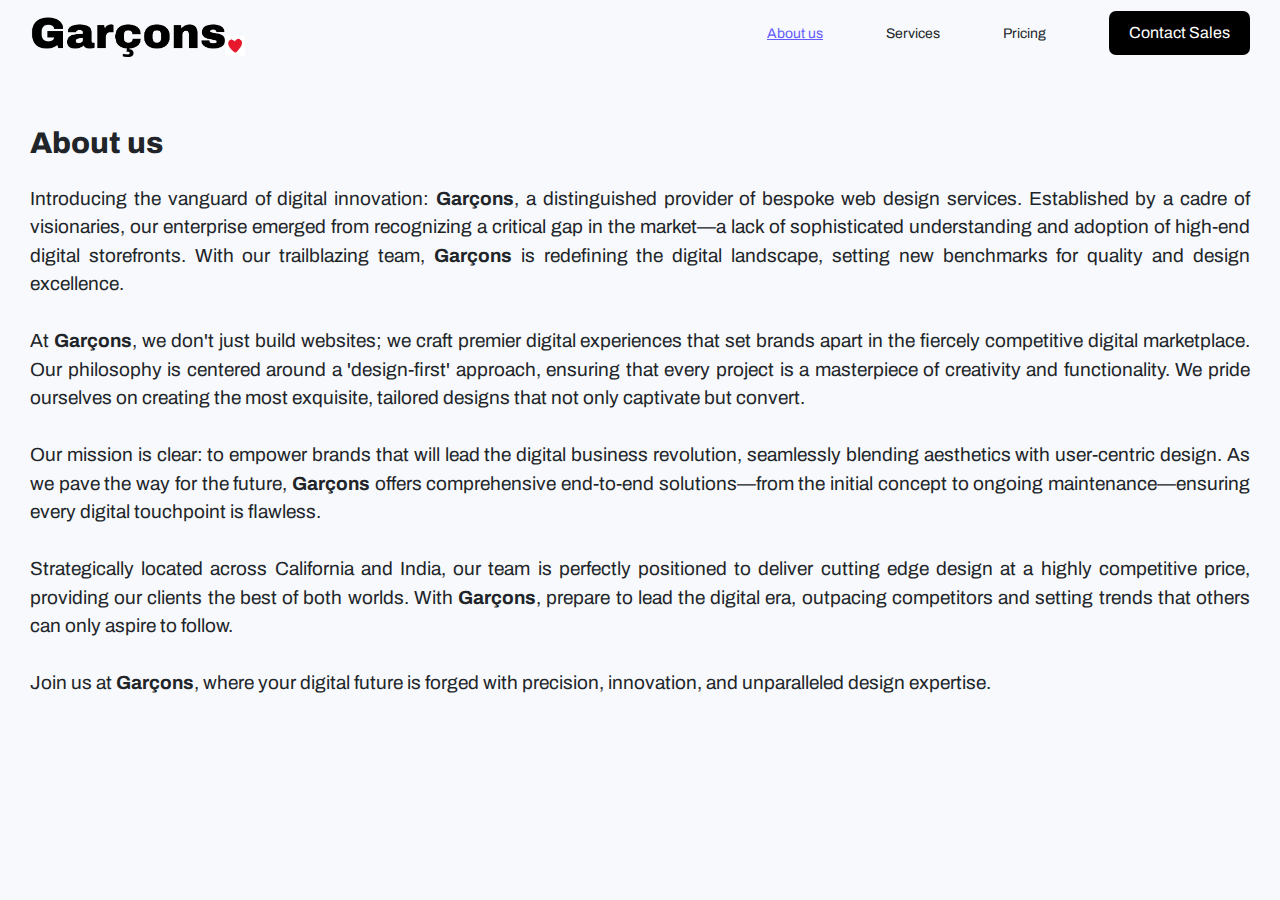
==== about-us.html @ 2fc06449 "changes" ====
<!DOCTYPE html>
<html lang="en">

<head>
    <meta charset="UTF-8">
    <meta name="viewport" content="width=device-width, initial-scale=1.0">
    <link rel="preconnect" href="https://fonts.googleapis.com">
    <link rel="preconnect" href="https://fonts.gstatic.com" crossorigin>
    <link href="https://fonts.googleapis.com/css2?family=Archivo:ital,wght@0,100..900;1,100..900&display=swap"
        rel="stylesheet">
    <link rel="stylesheet" href="./shared.css" />
    <link rel="stylesheet" href="./style.css" />
    <title>Garcons</title>
    <link href="https://cdn.jsdelivr.net/npm/bootstrap@5.3.3/dist/css/bootstrap.min.css" rel="stylesheet"
        integrity="sha384-QWTKZyjpPEjISv5WaRU9OFeRpok6YctnYmDr5pNlyT2bRjXh0JMhjY6hW+ALEwIH" crossorigin="anonymous">

</head>

<body class="archivo-400 pos-rel grey-body">
    <script src="https://code.jquery.com/jquery-3.2.1.slim.min.js"
        integrity="sha384-KJ3o2DKtIkvYIK3UENzmM7KCkRr/rE9/Qpg6aAZGJwFDMVNA/GpGFF93hXpG5KkN"
        crossorigin="anonymous"></script>
    <script src="https://cdn.jsdelivr.net/npm/popper.js@1.12.9/dist/umd/popper.min.js"
        integrity="sha384-ApNbgh9B+Y1QKtv3Rn7W3mgPxhU9K/ScQsAP7hUibX39j7fakFPskvXusvfa0b4Q"
        crossorigin="anonymous"></script>
    <script src="https://cdn.jsdelivr.net/npm/bootstrap@4.0.0/dist/js/bootstrap.min.js"
        integrity="sha384-JZR6Spejh4U02d8jOt6vLEHfe/JQGiRRSQQxSfFWpi1MquVdAyjUar5+76PVCmYl"
        crossorigin="anonymous"></script>


    <header class="pos-rel">
        <img src="./assets/images/Group 5.png" alt="Garcons"  onclick="location.href='./index.html'">
        <div class="hide-mobile">
            <span class="selected f-14"><a href="#">About us</a></span>
            <span class="f-14">
                <a data-toggle="collapse" href="#collapseExample" role="button" aria-expanded="false"
                    aria-controls="collapseExample"
                    onclick="return changeheaderColor()"
                    >
                    Services
                </a>
            </span>
            <span class="f-14"><a href="pricing.html">Pricing</a></span>
            <button onclick="location.href='./meeting.html'">Contact Sales</button>
        </div>
        <div class="hide-desktop">
            <img id="toggle-mobile-nav2" src="./assets/images/navbar-mobile-collapse.svg">
        </div>
    </header>
    <div class="backdrop"></div>
    <div class="collapse service-cards pb-5 pt-4" id="collapseExample">
        <div class="card card-body pt-3">
            <div class="service-card p-4" onclick="location.href='./pricing.html'">
                <h5 class="f-16 archivo-700">Website & App Design</h5>
                <p class="pt-3 f-15 text-justify pt-2-m bm-2-m">Creating visually appealing and functional responsive
                    designs
                    that perform seamlessly
                    across all
                    devices.</p>
            </div>
        </div>
        <div class="card card-body pt-3">
            <div class="service-card p-4 purple" onclick="location.href='./pricing.html'">
                <h5 class="f-16 archivo-700">UX Design </h5>
                <p class="pt-3 f-15 text-justify pt-2-m bm-2-m">Enhancing site navigability and user-friendliness to
                    keep
                    visitors engaged and convert
                    them into customers.</p>
            </div>
        </div>
        <div class="card card-body pt-3">
            <div class="service-card p-4 green" onclick="location.href='./pricing.html'">
                <h5 class="f-16 archivo-700">UI Design</h5>
                <p class="pt-3 f-15 text-justify pt-2-m bm-2-m">Focusing on the aesthetic and functional aspects of the
                    website’s interface to align
                    with the brand’s identity.</p>
            </div>
        </div>
        <div class="card card-body pt-3">
            <div class="service-card p-4 brown" onclick="location.href='./pricing.html'">
                <h5 class="f-16 archivo-700">Graphic Design </h5>
                <p class="pt-3 f-15 text-justify pt-2-m bm-2-m">Developing custom graphics, icons, and images to boost
                    the
                    site's visual appeal and
                    support brand messaging.</p>
            </div>
        </div>
        <div class="card card-body pt-3">
            <div class="service-card p-4 light-blue" onclick="location.href='./pricing.html'">
                <h5 class="f-16 archivo-700">Maintenance & Updates</h5>
                <p class="pt-3 f-15 text-justify pt-2-m bm-2-m">Regular updates, bug fixes, and tweaks to keep the
                    website
                    running smoothly.</p>
            </div>
        </div>
        <div class="card card-body pt-3">
            <div class="service-card p-4 salmon" onclick="location.href='./pricing.html'">
                <h5 class="f-16 archivo-700">SEO</h5>
                <p class="pt-3 f-15 text-justify pt-2-m bm-2-m">Employing SEO strategies to improve organic search
                    rankings and
                    increase traffic.</p>
            </div>
        </div>
        <div class="card card-body pt-3">
            <div class="service-card p-4 bright-blue" onclick="location.href='./pricing.html'">
                <h5 class="f-16 archivo-700">Web Hosting</h5>
                <p class="pt-3 f-15 text-justify pt-2-m bm-2-m">Offering server space for website hosting, tailored to
                    client
                    needs.</p>
            </div>
        </div>
        <div class="card card-body pt-3">
            <div class="service-card p-4 pink" onclick="location.href='./pricing.html'">
                <h5 class="f-16 archivo-700">Analytics and Reporting</h5>
                <p class="pt-3 f-15 text-justify pt-2-m bm-2-m">Using tools to track website performance and user
                    engagement to
                    inform improvements.</p>
            </div>
        </div>


    </div>

    <ul id="menu">
        <span class="selected"><a href="#">About us</a></span>
        <span onclick="return changeheaderColor()"> <a data-toggle="collapse" href="#collapseExample" role="button"
            aria-expanded="false" aria-controls="collapseExample">
            Services
        </a>
    </span>
        <span><a href="pricing.html">Pricing</a></span>
        <button onclick="location.href='./meeting.html'">Contact Sales</button>
    </ul>

    <container class="padding-body">
        <h2 class="mt-5 archivo-800 f-30">About us</h2>
        <p class="mt-4 text-justify f-19">
        Introducing the vanguard of digital innovation: <b>Garçons</b>, a distinguished provider of bespoke web design services. Established by a cadre of visionaries, our enterprise emerged from recognizing a critical gap in the market—a lack of sophisticated understanding and adoption of high-end digital storefronts. With our trailblazing team, <b>Garçons</b> is redefining the digital landscape, setting new benchmarks for quality and design excellence.<br /><br />
        At <b>Garçons</b>, we don't just build websites; we craft premier digital experiences that set brands apart in the fiercely competitive digital marketplace. Our philosophy is centered around a 'design-first' approach, ensuring that every project is a masterpiece of creativity and functionality. We pride ourselves on creating the most exquisite, tailored designs that not only captivate but convert.<br /><br />
        Our mission is clear: to empower brands that will lead the digital business revolution, seamlessly blending aesthetics with user-centric design. As we pave the way for the future, <b>Garçons</b> offers comprehensive end-to-end solutions—from the initial concept to ongoing maintenance—ensuring every digital touchpoint is flawless.<br /><br />
        Strategically located across California and India, our team is perfectly positioned to deliver cutting edge design at a highly competitive price, providing our clients the best of both worlds. With <b>Garçons</b>, prepare to lead the digital era, outpacing competitors and setting trends that others can only aspire to follow.<br /><br />
        Join us at <b>Garçons</b>, where your digital future is forged with precision, innovation, and unparalleled design expertise.
    </p>
    </container>
   

    <footer class=""></footer>

    <script src="./assets/js/common.js"></script>
</body>


</html>
---- shared.css ----
/* // <uniquifier>: Use a unique and descriptive class name
// <weight>: Use a value from 100 to 900 */

* {
    box-sizing: border-box;
}

.archivo-important {
    font-family: "Archivo", sans-serif !important;
    font-optical-sizing: auto;
    font-weight: 400;
    font-style: normal;
    font-variation-settings:
        "wdth" 100;
}

.archivo-300 {
    font-family: "Archivo", sans-serif;
    font-optical-sizing: auto;
    font-weight: 300;
    font-style: normal;
    font-variation-settings:
        "wdth" 100;
}

.archivo-400 {
    font-family: "Archivo", sans-serif;
    font-optical-sizing: auto;
    font-weight: 400;
    font-style: normal;
    font-variation-settings:
        "wdth" 100;
}

.archivo-500 {
    font-family: "Archivo", sans-serif;
    font-optical-sizing: auto;
    font-weight: 500;
    font-style: normal;
    font-variation-settings:
        "wdth" 100;
}

.archivo-600 {
    font-family: "Archivo", sans-serif;
    font-optical-sizing: auto;
    font-weight: 600;
    font-style: normal;
    font-variation-settings:
        "wdth" 100;
}

.btn-link.archivo-700,
.archivo-700 {
    font-family: "Archivo", sans-serif !important;
    font-optical-sizing: auto;
    font-weight: 700;
    font-style: normal;
    font-variation-settings:
        "wdth" 100;
}

.archivo-800 {
    font-family: "Archivo", sans-serif;
    font-optical-sizing: auto;
    font-weight: 800;
    font-style: normal;
    font-variation-settings:
        "wdth" 100;
}

.archivo-900 {
    font-family: "Archivo", sans-serif;
    font-optical-sizing: auto;
    font-weight: 900;
    font-style: normal;
    font-variation-settings:
        "wdth" 100;
}

header {
    display: flex;
    justify-content: space-between;
    align-items: center;
    padding: 10px 30px;
    z-index: 2;
}

header img {
    width: 20%;
    max-width: 215px;
}

header span {
    margin-right: 60px;
}

header button {
    background: black;
    color: #fff;
    border: none;
    padding: 10px 20px;
    border-radius: 7px;
}

header.black-header button {
    background: #FFD600;
    color: #000;
    border: none;
}


body {}

.padding-body {
    padding: 10px 30px;
    display: block;
}

.f-12 {
    font-size: 12px;
}

.f-16 {
    font-size: 16px !important;
}

.f-18 {
    font-size: 18px;
}

.f-24 {
    font-size: 24px !important;
}

.f-26 {
    font-size: 26px !important;
}

.f-28 {
    font-size: 28px;
}

.f-30 {
    font-size: 30px;
}

.f-32 {
    font-size: 32px;
}

.f-33 {
    font-size: 33px;
}

.f-34 {
    font-size: 34px;
}

.f-35 {
    font-size: 35px;
}


.f-36 {
    font-size: 36px;
}

.f-40 {
    font-size: 40px;
}

.justify-content {
    text-align: justify;
}

.hide-desktop {
    display: none;
}

.pos-rel {
    position: relative;
}

#menu {
    position: fixed;
    top: 0;
    background: #fff;
    height: 100%;
    width: 60%;
    z-index: 2;
    display: flex;
    flex-direction: column;
    align-items: center;
    padding-top: 40%;
    display: none;
    padding-left: 0;
}

#menu span {
    margin-top: 20px;
}

#menu button {
    background: black;
    color: #fff;
    border: none;
    padding: 10px 25px;
    border-radius: 7px;
    margin-top: 20px;
}

.backdrop {
    position: fixed;
    display: none;
    top: 0;
    left: 0;
    z-index: 1;
    width: 100vw;
    height: 100vh;
    background: rgba(0, 0, 0, 0.5);
}

#menu.open {
    display: flex;
}

.backdrop.open {
    display: block;
}

header a,
#menu a {
    text-decoration: none;
    color: inherit;
}

.text-center {
    text-align: center;
}

.text-left {
    text-align: left !important;
}

.text-justify {
    text-align: justify;
}

header.black-header {
    background: #000;
    color: #fff;
}
header.pt-4-5{
    padding-top: 2rem;
}

.pt-6 {
    padding-top: 4rem;
}

.mt-7 {
    margin-top: 5rem;
}

.f-19 {
    font-size: 19px;
}

.f-20 {
    font-size: 20px !important;
}

.f-22 {
    font-size: 22px !important;
}

.ibm-plex-mono-thin {
    font-family: "IBM Plex Mono", monospace;
    font-weight: 100;
    font-style: normal;
}

.ibm-plex-mono-light {
    font-family: "IBM Plex Mono", monospace;
    font-weight: 300;
    font-style: normal;
}

.ibm-plex-mono-regular {
    font-family: "IBM Plex Mono", monospace;
    font-weight: 400;
    font-style: normal;
}

.ibm-plex-mono-medium {
    font-family: "IBM Plex Mono", monospace;
    font-weight: 500;
    font-style: normal;
}

.ibm-plex-mono-semibold {
    font-family: "IBM Plex Mono", monospace;
    font-weight: 600;
    font-style: normal;
}

.ibm-plex-mono-bold {
    font-family: "IBM Plex Mono", monospace;
    font-weight: 700;
    font-style: normal;
}

footer {
    padding: 10px 30px;
}

.footer-info {
    text-align: justify;
}

.garcons-footer-img {
    width: 100%;
    padding: 10px 30px;
}

.footer-black {
    background: #000;
    color: #fff;
    margin: 0 -30px;
    display: flex;
    justify-content: space-between;
}

.footer-black div {
    width: 35%;
}

.footer-black div:first-of-type {
    width: 65%;
    border-right: 1px solid #D9D9D9;
}

.subscribe-container {
    border: 1px solid #D9D9D9;
}

.subscribe-container input {
    outline: none;
    width: 50%;
    background: transparent;
    color: #C7C5C5;
    border: none;
    border-right: 1px solid #D9D9D9;
    border-bottom: 1px solid #D9D9D9;
    margin: -1px;
}

.subscribe-container input:nth-of-type(2) {
    border-right: 0;
}

.subscribe-container input:hover {
    outline: none;
}

.subscribe-container input::placeholder {
    color: #C7C5C5;
}

.subscribe-container button {
    width: 100%;
    background: transparent;
    color: #fff;
}

.subscribe-container button:active {
    border: none;
}

.footer-black img {
    width: 30px;
}

.footer-info__links {
    display: flex;
}

.footer-black .footer-info__links div:first-of-type {
    border: none;
    width: 50%;
}

.footer-black .footer-info__links div {
    width: 50%;
}

.footer-info__links span {
    cursor: pointer;
    display: block;
    color: #C7C5C5;
}

.footer-info__links span a {
    color: inherit;
    text-decoration: none;
}

.f-14 {
    font-size: 14px;
}

.f-15 {
    font-size: 15px;
}

.service-cards {
    background: #F4F4F4;
    display: flex;
    justify-content: flex-start;
    flex-wrap: wrap;
}

.service-cards .card-body {
    background: #F4F4F4;
    border-radius: 0;
    padding: 10px 15px;
    width: 32%;
    border: 0;
    max-width: 32%;
}

.service-card {
    background: #FBFD5D;
    border-radius: 10px;
    box-shadow: 0px 4px 4px 0px #ABABAB40;
    min-height: 200px;
    display: flex;
    flex-direction: column;
    justify-content: center;
}

.service-card.purple {
    background: #D9CDFF;
}

.service-card.green {
    background: #95FFC5;
}

.service-card.brown {
    background: #FFD393;
}

.service-card.light-blue {
    background: #B8F2FF;
}

.service-card.salmon {
    background: #FFCBBF;
}

.service-card.bright-blue {
    background: #ACFFF6;
}

.service-card.pink {
    background: #FB97E1;
}

header.open {
    position: sticky;
    top: 0;
    z-index: 2;
}

#why-garcons .max-desktop-width {
    max-width: 520px;
}

header .selected,
#menu .selected {
    text-decoration: underline;
    color: #635BFF;
}

#why-garcons.mt-5 {
    margin-top: 110px !important;
}

.line-1 {
    position: relative;
    /* top: 50%; */
    width: auto;
    /* margin: 0 auto; */
    border-right: 2px solid rgba(255, 255, 255, .75);
    /* font-size: 180%; */
    text-align: center;
    white-space: nowrap;
    overflow: hidden;
    /* transform: translateY(-50%);     */
}

/* Animation */
.anim-typewriter {
    animation: typewriter 4s steps(44) 1s 1 normal both,
        blinkTextCursor 500ms steps(44) infinite normal;
}

.anim-typewriter.line-2 {
    animation: typewriter2 4s steps(44) 5s 1 normal both,
        blinkTextCursor 500ms steps(44) infinite normal;
}

@keyframes typewriter {
    from {
        width: 0;
    }

    to {
        width: 185px;
    }
}

@keyframes typewriter2 {
    from {
        width: 0;
    }

    to {
        width: 240px;
    }
}

@keyframes blinkTextCursor {
    from {
        border-right-color: rgba(255, 255, 255, .75);
    }

    to {
        border-right-color: transparent;
    }
}

#collapseExample .bm-2-m{
    margin-bottom: 0rem !important;
    max-width: 85%;
}

@media (min-width:1375px) {
    #pricing-boxes {
        height: 800px;
    }
}

@media (max-width:786px) {
    .hide-desktop {
        display: block !important;
    }

    .hide-mobile {
        display: none !important;
    }

    header img {
        width: 50%;
    }

    header {
        margin-top: 20px;
        padding: 10px 15px;
    }

    #toggle-mobile-nav2 {
        width: 20px;
        margin-top: -25px;
    }

    .black-header #toggle-mobile-nav2 {
        -webkit-filter: invert(100%);
        margin-right: 0px;
    }

    .f-16-m {
        font-size: 16px !important;
    }

    .f-22-m {
        font-size: 22px;
    }

    header.black-header {
        margin-top: 0;
    }

    .pb-5.pb-4-m,
    .pb-4-m {
        padding-bottom: 1.5rem !important;
    }

    .footer-black {
        flex-wrap: wrap;
        margin: 0 -15px;
    }

    .footer-black div:first-of-type {
        width: 100%;
    }

    .footer-black div {
        width: 100%;
        flex-wrap: wrap;
    }

    .footer-black .footer-info__links div:first-of-type {
        width: 100%;
    }

    .footer-black .footer-info__links div {
        width: 100%;
    }

    .footer-black .padding-footer-1 {
        padding: 40px 15px !important;
    }

    .footer-black .padding-footer-2 {
        padding: 0px 15px 40px !important;
    }


    .footer-black .padding-footer-2 .p-5 {
        padding: 0 !important;
    }

    .footer-black .footer-info__links .pt-5 {
        padding-top: 2rem !important;
    }

    footer {
        padding: 20px 15px;
    }

    .f-22-m {
        font-size: 22px;
    }

    .f-18-m {
        font-size: 18px;
    }

    .service-cards .card-body {
        background: #F4F4F4;
        border-radius: 0;
        padding: 2px 15px;
        width: 100%;
        border: 0;
        max-width: 100%;
    }

    #pricing-boxes.pt-3-m,
    .pt-3-m {
        padding-top: 0.5rem !important;
    }

    #how-we-work.pt-3-m {
        padding-bottom: 0.9rem !important;
        padding-top: 0.9rem !important;
    }

    .book-a-meeting-mobile {
        width: 100px;
        padding: 10px 7px;
        font-size: 11px;
        margin-right: 10px;
        cursor: pointer;
        border-radius: 5px;
    }

    .f-19-m {
        font-size: 19px !important;
    }

    .f-20-m {
        font-size: 20px !important;
    }

    .f-14-m {
        font-size: 14px !important;
    }

    .f-12-m {
        font-size: 12px !important;
    }

    .f-26-m {
        font-size: 26px !important;
    }

    .f-28-m {
        font-size: 28px !important;
    }

    .f-30-m {
        font-size: 30px !important;
    }

    .f-32-m {
        font-size: 32px !important;
    }

    #why-garcons .pt-0-m,
    #step-1 .pt-0-m,
    .pt-0-m {
        padding-top: 0 !important;
    }

    #collapseExample .pt-2-m,
    .pt-2-m {
        padding-top: 0.7rem !important;
    }

    #collapseExample .bm-2-m{
        margin-bottom: 0.2rem !important;
    }

    .pt-4-m {
        padding-top: 1.5rem !important;
    }

    #why-garcons.mt-5 {
        margin-top: 40px !important;
    }

    .archivo-800-m {
        font-weight: 800 !important;
    }

    .archivo-700-m {
        font-weight: 700 !important;
    }

    #step-2 .mt-3-m,
    #step-3 .mt-3-m,
    #step-4 .mt-3-m {
        margin-top: 40px !important;
    }

    #step-2 .mt-2-m,
    #step-3 .mt-2-m,
    #step-4 .mt-2-m {
        margin-top: 8px !important;
    }


    #work-examples .mt-2-m {
        margin-top: 8px !important;
    }

    .mt-3-m {
        margin-top: 1.5rem !important;
    }


    @keyframes typewriter {
        from {
            width: 0;
        }

        to {
            width: 127px;
        }
    }

    @keyframes typewriter2 {
        from {
            width: 0;
        }

        to {
            width: 180px;
        }
    }

    #work-examples .pt-5 {
        padding-top: 1.2rem !important;
    }

    .f-34-m {
        font-size: 34px !important;
    }

    .garcons-footer-img {
        padding: 10px 10px;
    }

    #step-2 video,
    #step-3 video,
    #step-4 video {
        margin-left: -15px;
    }

    #about-us .pt-2-m {
        padding-top: 0rem !important;
    }

    #about-us.pt-2-m {
        padding-top: 1rem !important;
    }

    #trusted-teams.mt-2-m {
        margin-top: 1.5rem !important;
    }

    #trusted-teams .pt-5 {
        padding-top: 2rem !important;
    }

    #trusted-teams .pb-4-m {
        padding-bottom: 0 !important;
    }

    #faq.mt-5-m {
        margin-top: 5rem !important;
    }

    .f-24-m {
        font-size: 24px;
    }
    #accordion.pt-3-m{
        padding-top: 1rem !important;
    }
}
---- style.css ----
.about-us {
    line-height: 42px;
    display: flex;
}

.do-it-right {
    display: inline-block;
}

.step-1 img {
    width: 100%;
    box-shadow: 1px 1px 8px #7b7878c9;
    border-radius: 10px;
}

.trusted-teams img {
    width: 100%;
}

#step-2 {
    background: #FBFD5D;
}

.steps-container {
    padding: 50px 0 0 40px;
    min-height: 200px;
    display: inline-block;
}

.steps-flex {
    display: flex;
    justify-content: space-between;
}

.steps-flex img {
    width: 60%;
}

.steps-border-bottom {
    border-top: 1px solid #a6a66991;
    padding-bottom: 30px;
}

#step-4 .steps-border-bottom {

    border-top: 1px solid #437741;
}


.steps-flex p {
    max-width: 275px;
    text-align: justify;
}

.steps-flex button {
    background: black;
    color: #fff;
    border: none;
    padding: 10px 50px;
    border-radius: 7px;
    /* margin: auto; */
    display: flex;
}


#step-3 {
    background: #C8B8FF;
    margin-bottom: -7px;
}

.sc-left .steps-flex p {
    max-width: 275px;
    margin-right: 80px;
}

.sc-left .steps-flex img,
.sc-left .steps-flex video {
    margin-left: -50px;
}

.sc-left.steps-container {
    padding: 50px 40px 0;
}

#step-4 {
    background: #15A958;
}

#work-examples button,
#why-garcons button,
#create-web-designs button {
    background: black;
    color: #fff;
    border: none;
    padding: 10px 50px;
    border-radius: 7px;
}

#create-web-designs button {
    padding: 10px 30px;
}

#why-garcons {
    background: #FFC470;
}

#why-garcons .flex-items {
    display: flex;
    justify-content: space-between;
}

#why-garcons .flex-items div {
    width: 30%;
}

#why-garcons .flex-items img {
    width: 100%;
}

#why-garcons .flex-items p {
    max-width: 75%;
    min-width: 250px;
}

#create-web-designs {
    background: #80CAFF;
    display: flex;
    justify-content: space-between;
}

#create-web-designs div {
    width: 35%;
    padding-top: 10%;
}

#create-web-designs img {
    width: 50%;
}

#create-web-designs p {
    text-align: justify;
    max-width: 300px;
}

#create-web-designs.padding-body {
    padding: 10px 0 10px 30px;

}

#pricing-boxes {
    background: url(./assets/images/pricing-bg.png);
    width: 100%;
    height: 600px;
    background-size: cover;
    display: flex;
    justify-content: space-between;
}

#pricing-boxes .main-box {
    width: 49%;
    box-shadow: 4px 2px 4px 0px #A1A0A040;
    height: 50%;
    min-height: 400px;
    max-height: 600px;
    border-radius: 10px;
    /* padding: 5px; */
    display: flex;
    justify-content: space-between;
}

#pricing-boxes .white-box {
    background: #fff;
}

#pricing-boxes .box2 {
    width: 48%;
    /* border-radius: 10px; */
    border-top-right-radius: 10px;
    border-bottom-right-radius: 10px;
    display: flex;
    flex-direction: column;
    align-items: center;
    /* padding-top: 12%; */
    justify-content: center;
}

#pricing-boxes .blue-box .box2 {
    /* padding-top: 18%; */
}

#pricing-boxes .box2 p {
    text-align: center;
    color: #5D6E81;
}

#pricing-boxes .blue-box .box2 p {
    color: #B5C8DE;
}

#pricing-boxes .white-box .grey-box {
    background: #F7F9FC;
}

#pricing-boxes .blue-box .light-blue-box {
    background: #1F4468;
}

#pricing-boxes .empty-box {
    width: 51%;
    display: flex;
    flex-direction: column;
    justify-content: space-between;
    align-items: flex-start;
    padding: 50px 20px 40px;
}

.start-up-info p {
    color: #5D6E81;
    text-align: justify;
    max-width: 250px;
}

.blue-box .start-up-info p {
    color: #ADBCCC;
}

.empty-box button {
    background: #635BFF;
    border: none;
    border-radius: 30px;
    padding: 10px 40px;
    color: #fff;
    box-shadow: 4px 2px 4px 0px #A1A0A040;
}

.blue-box .empty-box button {
    background: #26D9FE;
    color: #000;
}

#pricing-boxes .blue-box {
    background: #0D2E4E;
    color: #fff;
}

#faq #accordion {
    width: 60%;
    min-width: 600px;
    max-width: 900px;
    margin: auto;
}

#faq #accordion .card {
    border: none;
    border-bottom: 2px solid;
    border-radius: 0;
    background: inherit;
}

#faq #accordion .card-header {
    border: none;
    background: none;
    padding-left: 0;
    margin-left: -15px;
}

#faq #accordion .btn-link {
    padding-left: 0;
    text-decoration: none;
    color: #000;
    display: flex;
}

#faq .collapsed .arrow {
    transform: rotate(0);
    /* transition-delay: 0.5s; */
    transition: width 0.5s, height 0.5s, transform 0.5s;
}

#faq .arrow {
    height: 30px;
    transform: rotate(90deg);
    /* transition-delay: 0.5s; */
    transition: width 0.5s, height 0.5s, transform 0.5s;
}

#faq .card-body {
    color: #5D6E81;
    padding-left: 45px;
    margin-right: 15%;
    margin-top: -20px;
}

#about-us.black-bg {
    background: #000;
    color: #fff;
    overflow-x: hidden;
    border: none;
}

#about-us video {
    display: flex;
    max-width: 530px;
    width: 100%;
    margin-right: -40px !important;
    margin-bottom: -10px;
}

#how-we-work {
    background: #000;
    color: #fff;
}

.step-1-info {
    display: flex;
    /* justify-content: space-between; */
}

.step-1-info__details {
    width: 35%;
    display: flex;
    flex-direction: column;
    justify-content: flex-start;
    align-items: flex-start;
    max-width: 275px;
    margin-left: 5%;
    text-align: justify;
}

.step-1-info__details button {
    background: black;
    color: #fff;
    border: none;
    padding: 10px 50px;
    border-radius: 7px;
    /* margin: auto; */
    display: flex;
}

#work-examples img {
    width: 100%;
}

.work-emaples-button {
    display: flex;
    justify-content: space-between;
    align-items: center;
}

.grey-body,
header.grey-body {
    background: #F7F9FC;
}

.grey-bg-step1 {
    background: #F8F8F8;
}

.step-1-info video {
    margin-left: -40px;
}

#work-examples p {
    max-width: 450px;
}

#faq {
    color: #000;
}

#work-examples .icon {
    height: 35px;
    width: auto;
    cursor: pointer;
}

#work-examples .icon.icon-right {
    transform: rotate(180deg);
    padding-right: 25px;
}

#work-examples .icons {
    display: flex;
    justify-content: flex-end;
}

.hide {
    display: none !important;
}

#work-examples video {
    max-width: 1000px;
    margin: auto;
    display: flex;
    border-radius: 10px;
}

#collapseExample{
    z-index: 1;
    position: absolute;
}

#collapseExample.pb-5{
    padding-bottom: 10rem !important;
}
.trusted-teams h1{
    padding-top: 1.6rem !important;
}

@media (max-width:1100px) {
    #pricing-boxes .main-box {
        height: 80%;
        min-height: 480px;
        max-height: 700px;
    }
}

@media (max-width:786px) {
    #why-garcons .flex-items p {
        min-width: auto;
    }

    .about-us {
        line-height: 25px;
        flex-direction: column;
    }

    .padding-body {
        padding: 10px 15px;
    }

    .steps-flex {
        flex-direction: column;
    }

    .black-button {
        background: black;
        color: #fff;
        border: none;
        padding: 10px 30px;
        border-radius: 7px;
        /* margin: auto; */
        display: flex;
    }

    .steps-container {
        padding: 10px 0 0 15px;
    }

    .steps-border-bottom {
        padding-left: 15px;
    }

    .steps-flex img {
        width: 110%;
        margin-left: -20px;
    }

    .sc-left.steps-container {
        padding: 10px 0 0 15px;
    }

    #work-examples p,
    #why-garcons .max-85-width,
    #create-web-designs .max-85-width {
        max-width: 85%;
    }

    .sc-left .steps-flex img {
        /* margin-left: 0; */
        margin-left: -20px;
    }

    #why-garcons .flex-items {
        flex-direction: column;
    }

    #why-garcons .flex-items div {
        width: 100%;
    }

    #create-web-designs {
        flex-direction: column;
        align-items: center;
    }

    #create-web-designs div {
        width: 100%;
        padding-top: 2%;
    }

    #create-web-designs img,
    #create-web-designs video {
        width: 100%;
    }

    #create-web-designs.padding-body {
        padding: 10px 15px 10px 15px;
    }

    #faq #accordion {
        width: 84%;
        min-width: 0;
        padding: 0 16px;
    }

    #faq #accordion .card-header {
        padding-right: 0;
    }

    #faq .arrow {
        height: 24px;
    }

    #faq .card-body {
        margin-right: 0;
        padding-left: 30px;
    }

    #pricing-boxes {
        flex-direction: column;
        height: auto;
    }

    #pricing-boxes .main-box {
        width: 100%;
        margin-bottom: 20px;
        flex-wrap: wrap;
    }

    .empty-box button {
        padding: 10px 32px;
    }

    #pricing-boxes .box2 p {
        /* padding: 0 5px; */
    }

    #about-us video {
        margin: -30px auto -10px;
        width: 75%;
        margin-right: -50px !important;
    }

    .step-1-info {
        flex-wrap: wrap;
        flex-direction: column-reverse;
    }

    .step-1-info video {
        width: 110%;
        margin-left: -20px;
    }

    .mt-4-m {
        margin-top: 1.5rem;
    }

    .step-1-info__details {
        width: 100%;
        margin-left: 0;
    }

    #pricing-boxes .empty-box {
        width: 100%;
    }

    #pricing-boxes .box2 {
        width: 100%;
        padding-top: 12%;
        padding-bottom: 10%;
        border-top-right-radius: 0;
        border-bottom-right-radius: 10px;
        border-top-left-radius: 0;
        border-bottom-left-radius: 10px;
    }

    .start-up-info p {
        max-width: 275px;
    }

    #pricing-boxes .blue-box .box2 {
        padding-top: 12%;
        padding-bottom: 10%;
    }

    .pb-0-m,
    #trusted-teams.pb-0-m {
        padding-bottom: 0 !important;
    }

    #step-3 {
        margin-bottom: 0;
        background: #bfaffe;
    }

    #step-4 {
        background: #1bb14d;
    }

    #work-examples video {
        max-width: none;
        margin: auto;
        display: flex;
        border-radius: 0;
        margin-left: -15px;
        margin-right: -15px;
        width: 108.5%;
    }

    .do-it-right {
        line-height: 30px;
    }
    #step-4 .pt-5-m{
        padding-top: 5rem !important;
    }
    #work-examples .icon {
        height: 27px;
    }
    #collapseExample.pb-5{
        padding-bottom: 4rem !important;
    }
}
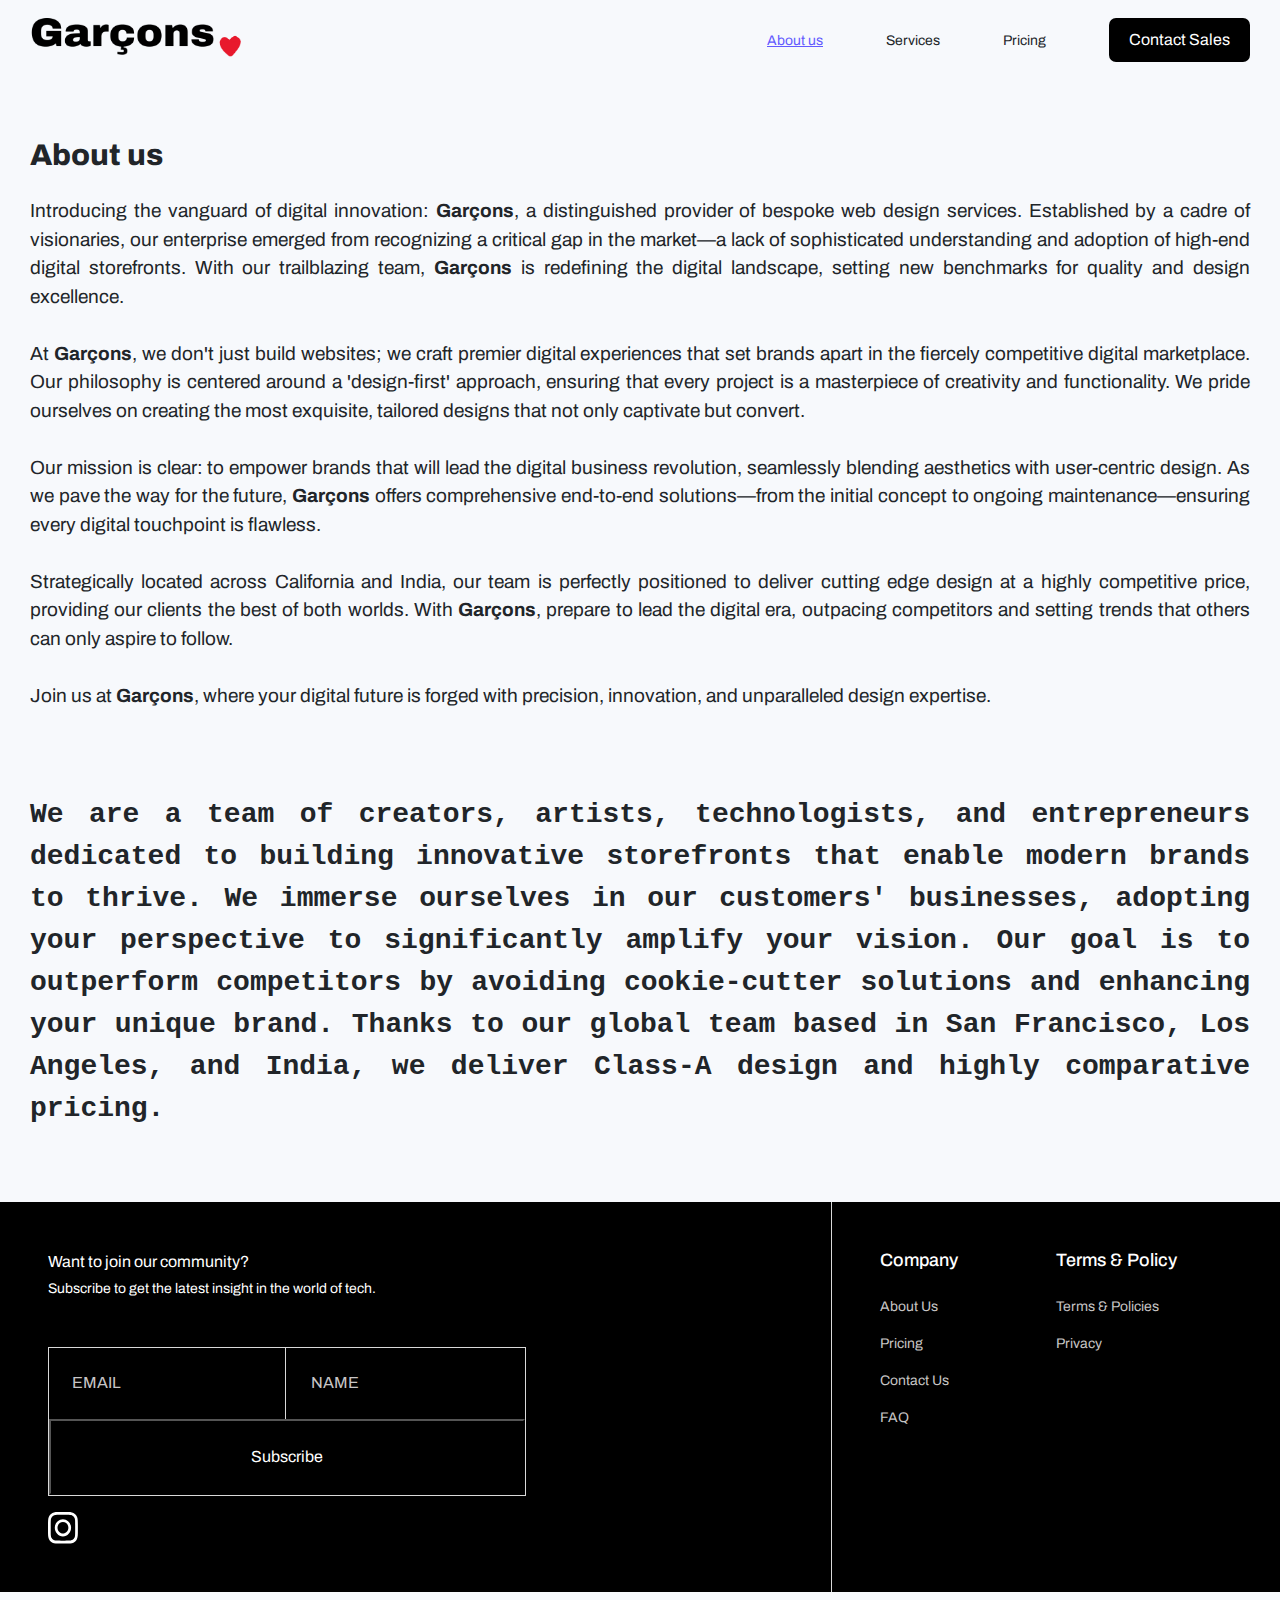
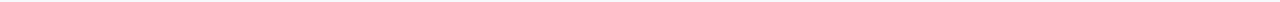
==== commit 32bd9cda: "changes" ====
--- a/about-us.html
+++ b/about-us.html
@@ -144,7 +144,41 @@
     </container>
    
 
-    <footer class=""></footer>
+    <footer class="mt-5">
+        <p class="footer-info ibm-plex-mono-bold f-28 f-20-m pb-5">
+            We are a team of creators, artists, technologists, and entrepreneurs dedicated to building innovative
+            storefronts that enable modern brands to thrive. We immerse ourselves in our customers' businesses, adopting
+            your perspective to significantly amplify your vision. Our goal is to outperform competitors by avoiding
+            cookie-cutter solutions and enhancing your unique brand. Thanks to our global team based in San Francisco,
+            Los Angeles, and India, we deliver Class-A design and highly comparative pricing.
+        </p>
+        <div class="footer-black mt-4">
+            <div class="p-5 padding-footer-1">
+                <p class="mb-1">Want to join our community?</p>
+                <p class="f-14 mb-4">Subscribe to get the latest insight in the world of tech.</p>
+                <div class="subscribe-container mt-5">
+                    <input class="p-4" type="text" placeholder="EMAIL" id="enter-email" />
+                    <input class="p-4" type="text" placeholder="NAME" id="enter-name" />
+                    <button class="p-4" onclick="validateDownloadForm()">Subscribe</button>
+                </div>
+                <img class="mt-3" src="./assets/images/insta.svg" />
+            </div>
+            <div class="footer-info__links padding-footer-2">
+                <div class="p-5">
+                    <h3 class="f-18 pb-3">Company</h3>
+                    <span class="pb-3 f-14">About Us</span>
+                    <span class="pb-3 f-14"><a href="pricing.html">Pricing</a></span>
+                    <span class="pb-3 f-14"><a href="pricing.html">Contact Us</a></span>
+                    <span class="pb-3 f-14">FAQ</span>
+                </div>
+                <div class="pt-5 pr-4">
+                    <h3 class="f-18 pb-3">Terms & Policy</h3>
+                    <span class="pb-3 f-14">Terms & Policies</span>
+                    <span class=" f-14">Privacy </span>
+                </div>
+            </div>
+        </div>
+    </footer>
 
     <script src="./assets/js/common.js"></script>
 </body>
--- a/shared.css
+++ b/shared.css
@@ -518,7 +518,7 @@
     }
 
     to {
-        width: 185px;
+        width: 166px;
     }
 }
 
@@ -569,6 +569,10 @@
     header {
         margin-top: 20px;
         padding: 10px 15px;
+        z-index: 1;
+        /* z-index: 2; */
+        margin-top: -20px;
+        padding-top: 20px;
     }
 
     #toggle-mobile-nav2 {
@@ -646,7 +650,7 @@
     }
 
     .f-18-m {
-        font-size: 18px;
+        font-size: 18px !important;
     }
 
     .service-cards .card-body {
@@ -722,6 +726,7 @@
 
     #collapseExample .bm-2-m{
         margin-bottom: 0.2rem !important;
+        max-width: 100%;
     }
 
     .pt-4-m {
@@ -830,4 +835,7 @@
     #accordion.pt-3-m{
         padding-top: 1rem !important;
     }
+    header.open {
+        z-index: 2;
+    }
 }--- a/style.css
+++ b/style.css
@@ -30,6 +30,14 @@
 .steps-flex {
     display: flex;
     justify-content: space-between;
+}
+
+#step-3 .steps-flex {
+    justify-content: flex-start;
+}
+
+#step-3 .pl-step-3{
+    margin-left: 5%;
 }
 
 .steps-flex img {
@@ -361,7 +369,8 @@
 }
 
 #work-examples p {
-    max-width: 450px;
+    max-width: 525px;
+    margin: auto;
 }
 
 #faq {
@@ -395,16 +404,18 @@
     border-radius: 10px;
 }
 
-#collapseExample{
+#collapseExample {
     z-index: 1;
-    position: absolute;
-}
-
-#collapseExample.pb-5{
+    position: fixed;
+}
+
+#collapseExample.pb-5 {
     padding-bottom: 10rem !important;
 }
-.trusted-teams h1{
-    padding-top: 1.6rem !important;
+
+.trusted-teams h1 {
+    padding-top: 4.6rem !important;
+    padding-bottom: 2rem !important;
 }
 
 @media (max-width:1100px) {
@@ -611,13 +622,19 @@
     .do-it-right {
         line-height: 30px;
     }
-    #step-4 .pt-5-m{
+
+    #step-4 .pt-5-m {
         padding-top: 5rem !important;
     }
+
     #work-examples .icon {
         height: 27px;
     }
-    #collapseExample.pb-5{
+
+    #collapseExample.pb-5 {
         padding-bottom: 4rem !important;
     }
+    #step-3 .pl-step-3{
+        margin-left: 0;
+    }
 }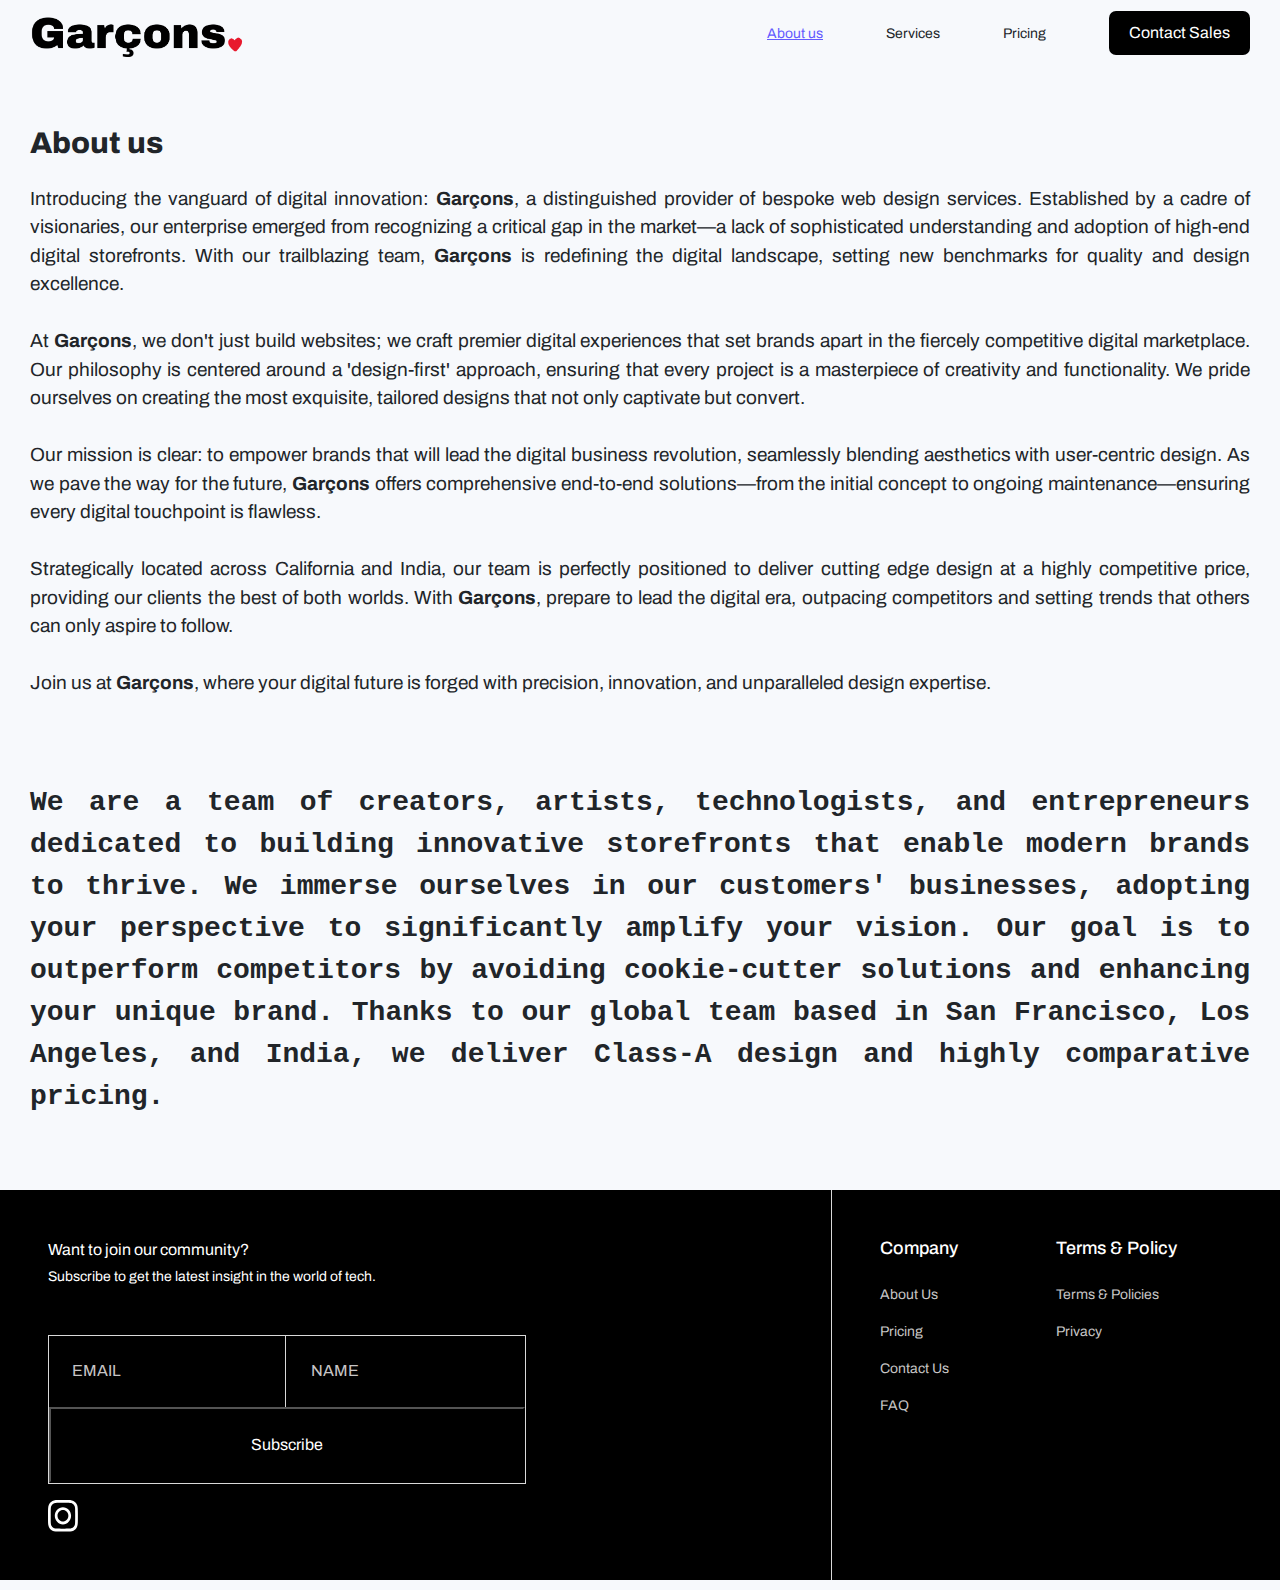
==== commit 27c9e3d5: "changes" ====
--- a/about-us.html
+++ b/about-us.html
@@ -28,7 +28,7 @@
         crossorigin="anonymous"></script>
 
 
-    <header class="pos-rel">
+    <header class="pos-rel grey-body">
         <img src="./assets/images/Group 5.png" alt="Garcons"  onclick="location.href='./index.html'">
         <div class="hide-mobile">
             <span class="selected f-14"><a href="#">About us</a></span>
@@ -104,9 +104,9 @@
         <div class="card card-body pt-3">
             <div class="service-card p-4 bright-blue" onclick="location.href='./pricing.html'">
                 <h5 class="f-16 archivo-700">Web Hosting</h5>
-                <p class="pt-3 f-15 text-justify pt-2-m bm-2-m">Offering server space for website hosting, tailored to
-                    client
-                    needs.</p>
+                <p class="pt-3 f-15 text-justify pt-2-m bm-2-m">
+                    We offer server space for website hosting, tailored to client needs. We can also host it on Shopify, allowing you to manage it yourself.
+                </p>
             </div>
         </div>
         <div class="card card-body pt-3">
--- a/shared.css
+++ b/shared.css
@@ -251,7 +251,8 @@
     background: #000;
     color: #fff;
 }
-header.pt-4-5{
+
+header.pt-4-5 {
     padding-top: 2rem;
 }
 
@@ -508,7 +509,22 @@
 }
 
 .anim-typewriter.line-2 {
-    animation: typewriter2 4s steps(44) 5s 1 normal both,
+    animation: typewriter2 4s steps(44) 8s 1 normal both,
+        blinkTextCursor 500ms steps(44) infinite normal;
+}
+
+.anim-typewriter.first-impr {
+    animation: typewriter3 4s steps(44) 1s 1 normal both,
+        blinkTextCursor 500ms steps(44) infinite normal;
+}
+
+.anim-typewriter.design-matter {
+    animation: typewriter4 4s steps(44) 5s 1 normal both,
+        blinkTextCursor 500ms steps(44) infinite normal;
+}
+
+.anim-typewriter.customer-matter {
+    animation: typewriter5 4s steps(44) 10s 1 normal both,
         blinkTextCursor 500ms steps(44) infinite normal;
 }
 
@@ -532,6 +548,36 @@
     }
 }
 
+@keyframes typewriter3 {
+    from {
+        width: 0;
+    }
+
+    to {
+        width: 309px;
+    }
+}
+
+@keyframes typewriter4 {
+    from {
+        width: 0;
+    }
+
+    to {
+        width: 385px;
+    }
+}
+
+@keyframes typewriter5 {
+    from {
+        width: 0;
+    }
+
+    to {
+        width: 401px;
+    }
+}
+
 @keyframes blinkTextCursor {
     from {
         border-right-color: rgba(255, 255, 255, .75);
@@ -542,7 +588,7 @@
     }
 }
 
-#collapseExample .bm-2-m{
+#collapseExample .bm-2-m {
     margin-bottom: 0rem !important;
     max-width: 85%;
 }
@@ -724,7 +770,7 @@
         padding-top: 0.7rem !important;
     }
 
-    #collapseExample .bm-2-m{
+    #collapseExample .bm-2-m {
         margin-bottom: 0.2rem !important;
         max-width: 100%;
     }
@@ -832,10 +878,19 @@
     .f-24-m {
         font-size: 24px;
     }
-    #accordion.pt-3-m{
+
+    #accordion.pt-3-m {
         padding-top: 1rem !important;
     }
+
     header.open {
         z-index: 2;
     }
+
+    #work-examples .text-left-mobile,
+    .text-left-mobile {
+        text-align: left !important;
+    }
+
+
 }--- a/style.css
+++ b/style.css
@@ -390,7 +390,7 @@
 
 #work-examples .icons {
     display: flex;
-    justify-content: flex-end;
+    justify-content: center;
 }
 
 .hide {
@@ -406,7 +406,7 @@
 
 #collapseExample {
     z-index: 1;
-    position: fixed;
+    position: sticky;
 }
 
 #collapseExample.pb-5 {
@@ -472,9 +472,13 @@
     }
 
     #work-examples p,
-    #why-garcons .max-85-width,
     #create-web-designs .max-85-width {
         max-width: 85%;
+        margin: 0;
+    }
+    #why-garcons .max-85-width{
+        max-width: 75%;
+        margin: 0;
     }
 
     .sc-left .steps-flex img {
@@ -606,7 +610,7 @@
     }
 
     #step-4 {
-        background: #1bb14d;
+        background: #10A958;
     }
 
     #work-examples video {
@@ -637,4 +641,13 @@
     #step-3 .pl-step-3{
         margin-left: 0;
     }
+    #work-examples .icons {
+        /* justify-content: flex-end; */
+    }
+    #step-2 {
+        margin-top: -25px;
+    }
+    #create-web-designs p{
+        padding-bottom: 2rem ;
+    }
 }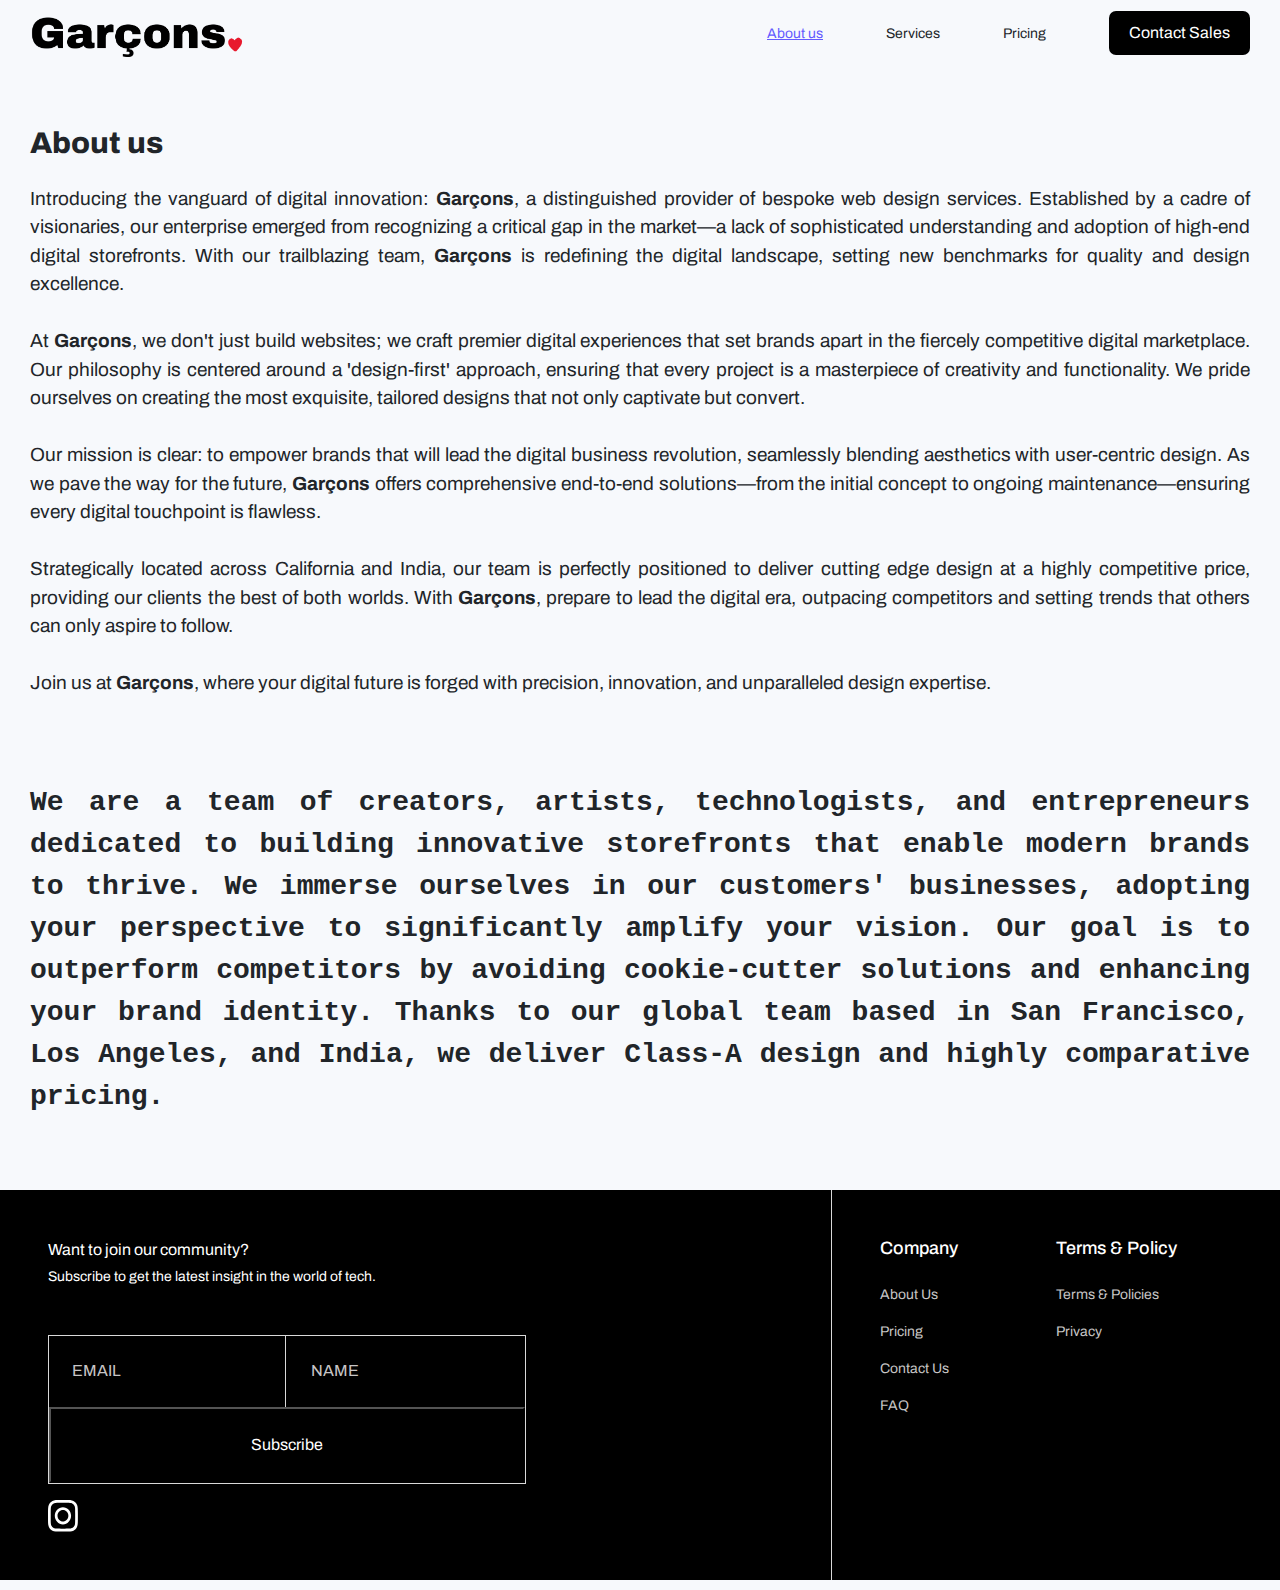
==== commit 8f7d2361: "changes" ====
--- a/about-us.html
+++ b/about-us.html
@@ -149,7 +149,7 @@
             We are a team of creators, artists, technologists, and entrepreneurs dedicated to building innovative
             storefronts that enable modern brands to thrive. We immerse ourselves in our customers' businesses, adopting
             your perspective to significantly amplify your vision. Our goal is to outperform competitors by avoiding
-            cookie-cutter solutions and enhancing your unique brand. Thanks to our global team based in San Francisco,
+            cookie-cutter solutions and enhancing your brand identity. Thanks to our global team based in San Francisco,
             Los Angeles, and India, we deliver Class-A design and highly comparative pricing.
         </p>
         <div class="footer-black mt-4">
--- a/style.css
+++ b/style.css
@@ -648,6 +648,6 @@
         margin-top: -25px;
     }
     #create-web-designs p{
-        padding-bottom: 2rem ;
+        padding-bottom: 3rem ;
     }
 }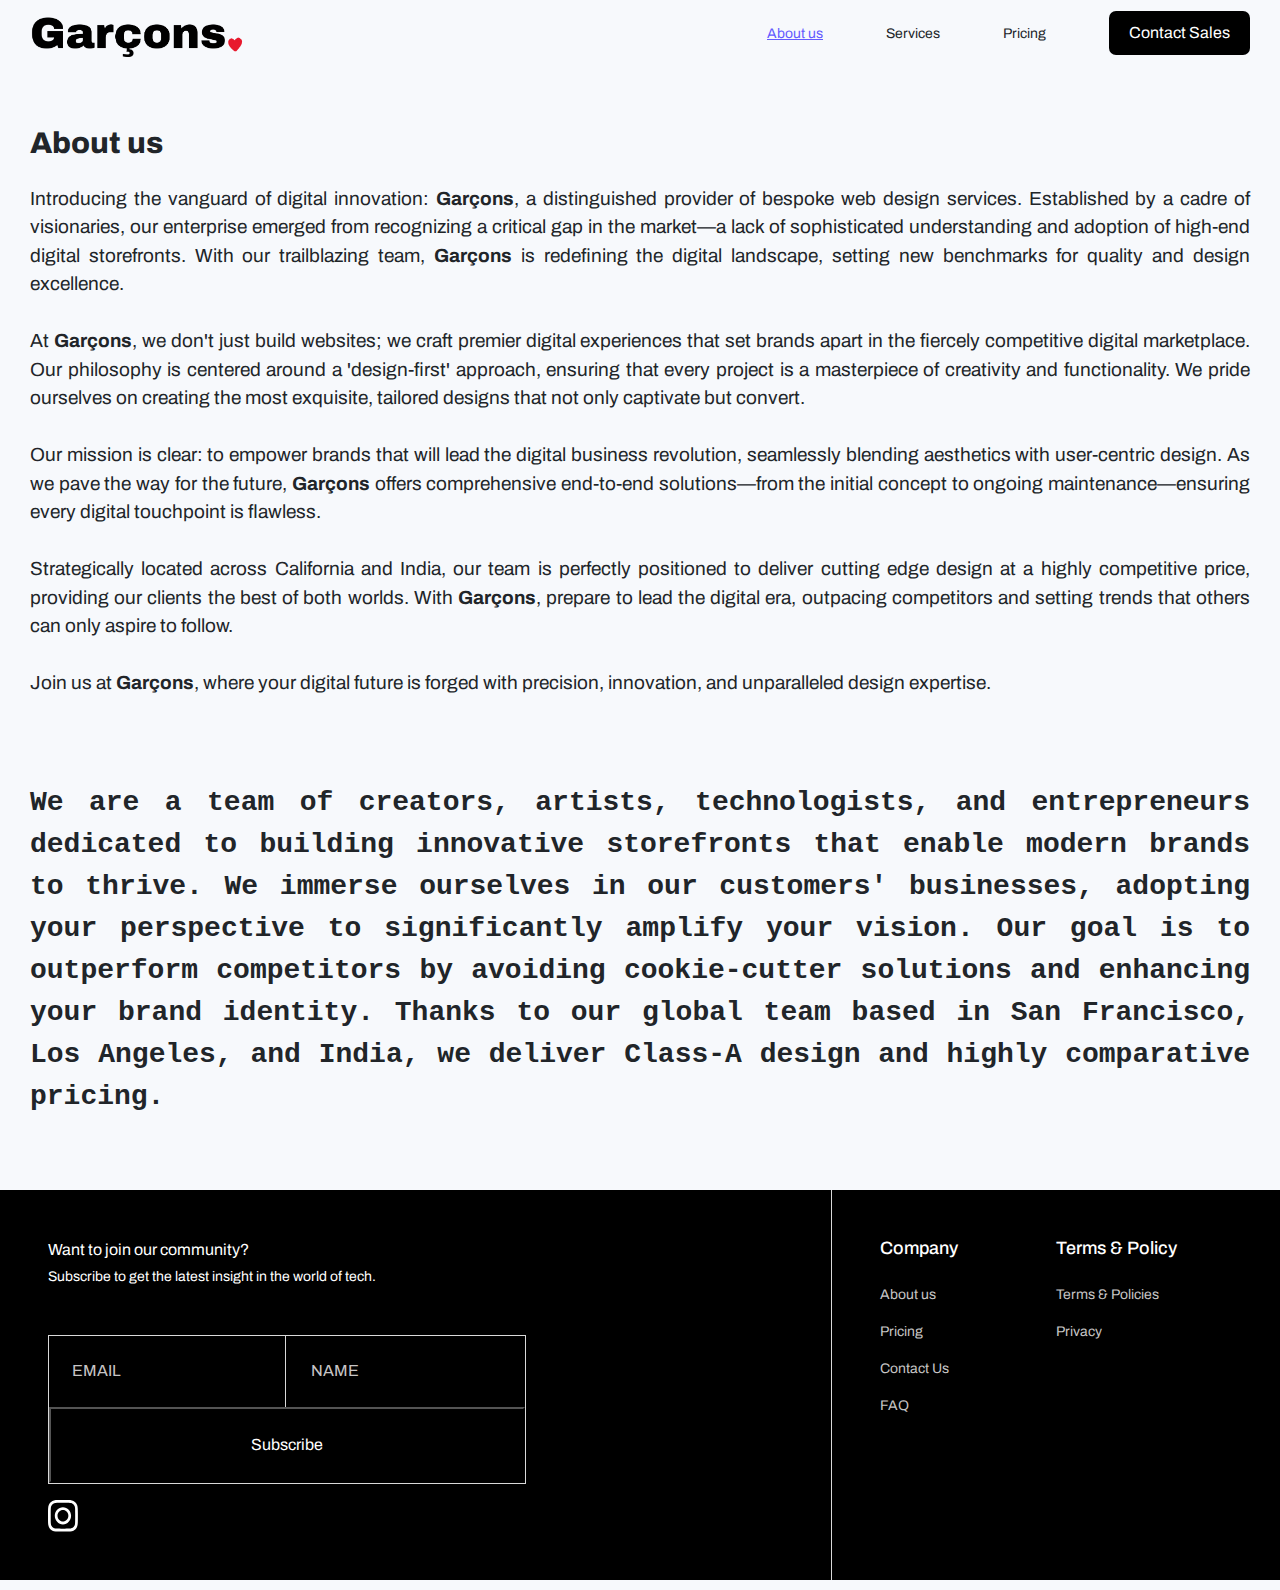
==== commit bf908684: "changes" ====
--- a/about-us.html
+++ b/about-us.html
@@ -11,6 +11,7 @@
     <link rel="stylesheet" href="./shared.css" />
     <link rel="stylesheet" href="./style.css" />
     <title>Garcons</title>
+    <link rel="shortcut icon" href="./assets/images/Garcons-favicon.png" />
     <link href="https://cdn.jsdelivr.net/npm/bootstrap@5.3.3/dist/css/bootstrap.min.css" rel="stylesheet"
         integrity="sha384-QWTKZyjpPEjISv5WaRU9OFeRpok6YctnYmDr5pNlyT2bRjXh0JMhjY6hW+ALEwIH" crossorigin="anonymous">
 
@@ -166,15 +167,15 @@
             <div class="footer-info__links padding-footer-2">
                 <div class="p-5">
                     <h3 class="f-18 pb-3">Company</h3>
-                    <span class="pb-3 f-14">About Us</span>
+                    <span class="pb-3 f-14"><a href="about-us.html">About us</a></span>
                     <span class="pb-3 f-14"><a href="pricing.html">Pricing</a></span>
                     <span class="pb-3 f-14"><a href="pricing.html">Contact Us</a></span>
-                    <span class="pb-3 f-14">FAQ</span>
+                    <span class="pb-3 f-14"><a href="faq.html">FAQ</a></span>
                 </div>
                 <div class="pt-5 pr-4">
                     <h3 class="f-18 pb-3">Terms & Policy</h3>
-                    <span class="pb-3 f-14">Terms & Policies</span>
-                    <span class=" f-14">Privacy </span>
+                    <span class="pb-3 f-14"><a href="terms-policy.html"> Terms & Policies</a></span>
+                    <span class=" f-14"><a href="privacy.html"> Privacy</a> </span>
                 </div>
             </div>
         </div>
--- a/shared.css
+++ b/shared.css
@@ -501,10 +501,13 @@
     overflow: hidden;
     /* transform: translateY(-50%);     */
 }
+.line-1.hide-dc{
+    border: none;
+}
 
 /* Animation */
 .anim-typewriter {
-    animation: typewriter 4s steps(44) 1s 1 normal both,
+    animation: typewriter 4s steps(44) 0s 1 normal both,
         blinkTextCursor 500ms steps(44) infinite normal;
 }
 
@@ -519,12 +522,12 @@
 }
 
 .anim-typewriter.design-matter {
-    animation: typewriter4 4s steps(44) 5s 1 normal both,
+    animation: typewriter4 4s steps(44) 0s 1 normal both,
         blinkTextCursor 500ms steps(44) infinite normal;
 }
 
 .anim-typewriter.customer-matter {
-    animation: typewriter5 4s steps(44) 10s 1 normal both,
+    animation: typewriter5 4s steps(44) 0s 1 normal both,
         blinkTextCursor 500ms steps(44) infinite normal;
 }
 
@@ -892,5 +895,35 @@
         text-align: left !important;
     }
 
+    @keyframes typewriter3 {
+        from {
+            width: 0;
+        }
+
+        to {
+            width: 212px;
+        }
+    }
+
+    @keyframes typewriter4 {
+        from {
+            width: 0;
+        }
+
+        to {
+            width: 265px;
+        }
+    }
+
+    @keyframes typewriter5 {
+        from {
+            width: 0;
+        }
+
+        to {
+            width: 275px;
+        }
+    }
+
 
 }--- a/style.css
+++ b/style.css
@@ -36,7 +36,7 @@
     justify-content: flex-start;
 }
 
-#step-3 .pl-step-3{
+#step-3 .pl-step-3 {
     margin-left: 5%;
 }
 
@@ -418,6 +418,10 @@
     padding-bottom: 2rem !important;
 }
 
+.hide-dc {
+    color: transparent;
+}
+
 @media (max-width:1100px) {
     #pricing-boxes .main-box {
         height: 80%;
@@ -429,6 +433,7 @@
 @media (max-width:786px) {
     #why-garcons .flex-items p {
         min-width: auto;
+        max-width: 88%;
     }
 
     .about-us {
@@ -473,10 +478,11 @@
 
     #work-examples p,
     #create-web-designs .max-85-width {
-        max-width: 85%;
+        max-width: 88%;
         margin: 0;
     }
-    #why-garcons .max-85-width{
+
+    #why-garcons .max-85-width {
         max-width: 75%;
         margin: 0;
     }
@@ -564,7 +570,7 @@
 
     .step-1-info video {
         width: 110%;
-        margin-left: -20px;
+        margin-left: -22px;
     }
 
     .mt-4-m {
@@ -574,6 +580,7 @@
     .step-1-info__details {
         width: 100%;
         margin-left: 0;
+        max-width: 320px;
     }
 
     #pricing-boxes .empty-box {
@@ -610,7 +617,8 @@
     }
 
     #step-4 {
-        background: #10A958;
+        /* background: #10A958; */
+        background: #15A958;
     }
 
     #work-examples video {
@@ -620,7 +628,7 @@
         border-radius: 0;
         margin-left: -15px;
         margin-right: -15px;
-        width: 108.5%;
+        width: 108%;
     }
 
     .do-it-right {
@@ -638,16 +646,42 @@
     #collapseExample.pb-5 {
         padding-bottom: 4rem !important;
     }
-    #step-3 .pl-step-3{
+
+    #step-3 .pl-step-3 {
         margin-left: 0;
     }
+
     #work-examples .icons {
         /* justify-content: flex-end; */
     }
+
     #step-2 {
         margin-top: -25px;
     }
-    #create-web-designs p{
-        padding-bottom: 3rem ;
+
+    #create-web-designs p {
+        padding-bottom: 3rem;
+    }
+
+    #step-4 video {
+        left: -20px;
+        position: relative;
+        width: 108.5%;
+    }
+    #why-garcons .max-85-width {
+        max-width: 88%;
+    }
+    .steps-flex p {
+        max-width: 320px;
+    }
+    .sc-left .steps-flex p {
+        max-width: 320px;
+    }
+}
+
+@media (max-width:500px) {
+    .steps-flex p,
+    .step-1-info__details {
+        max-width: 280px;
     }
 }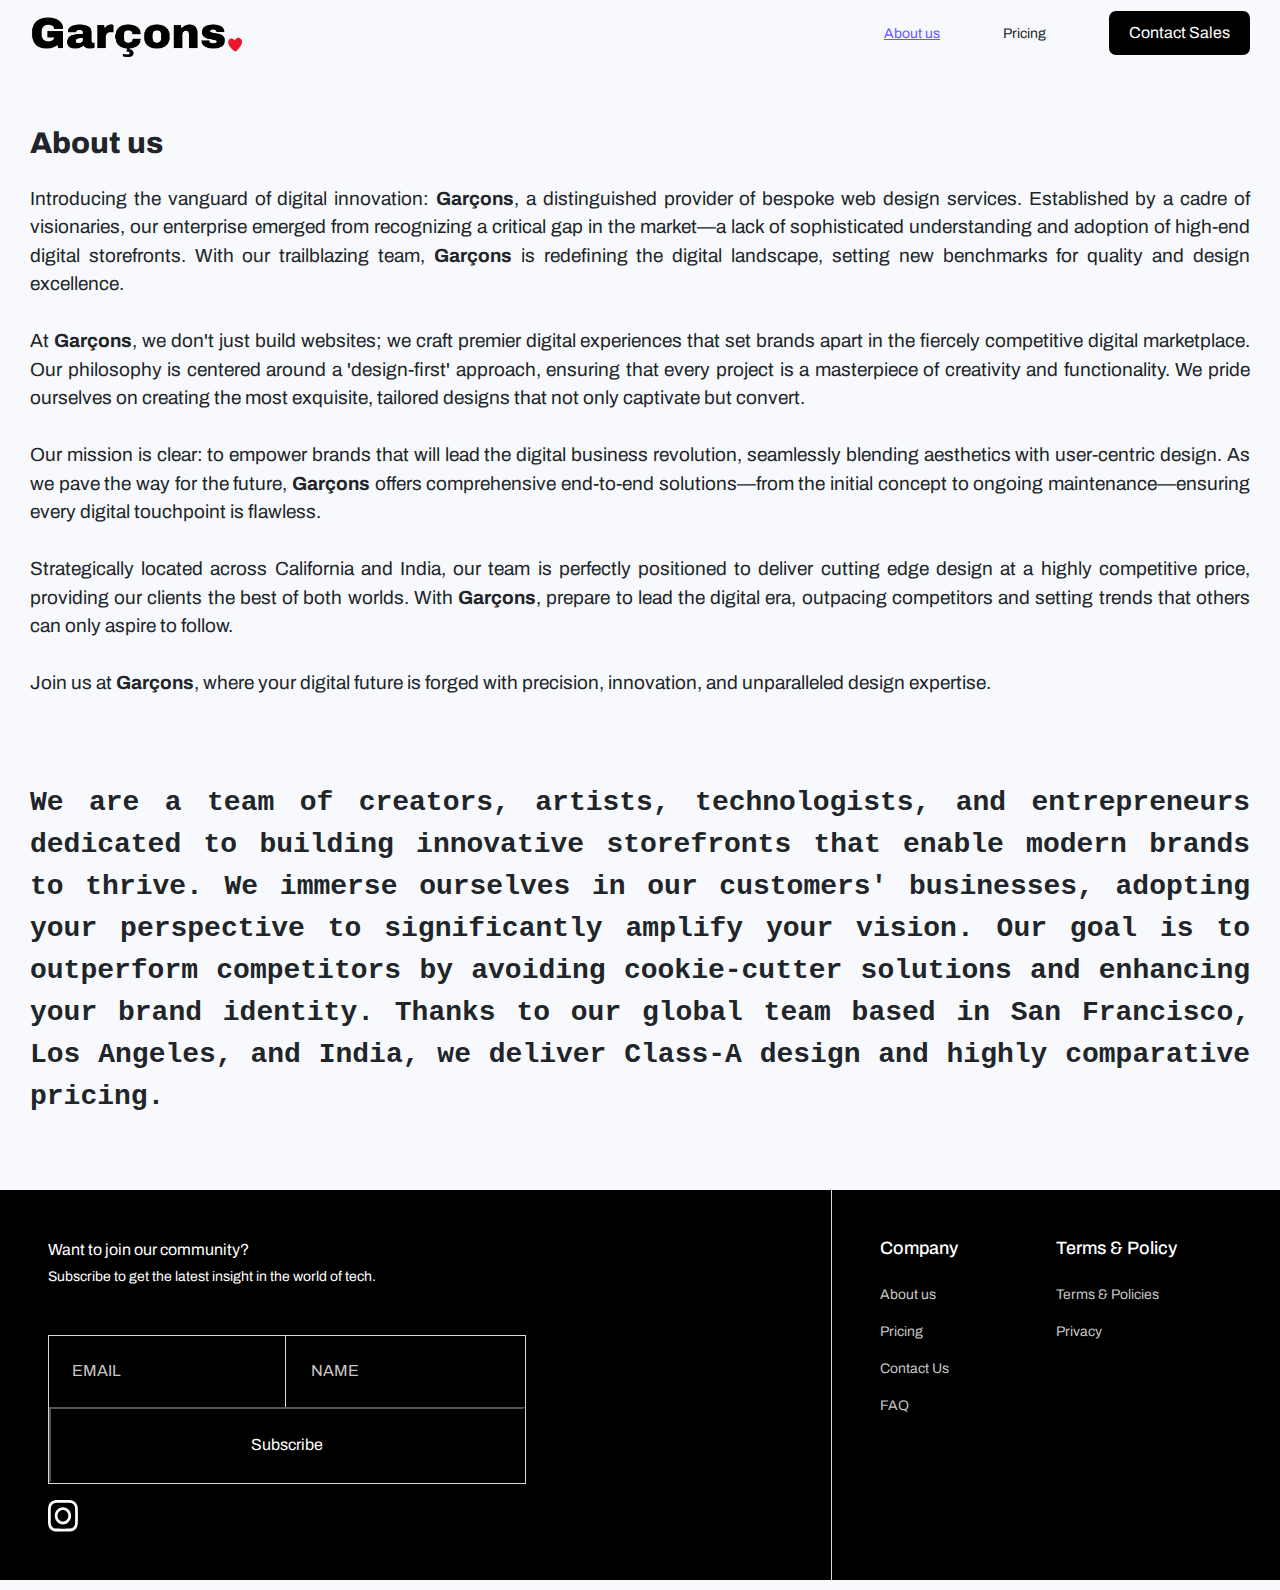
==== commit 04284cc6: "changes" ====
--- a/about-us.html
+++ b/about-us.html
@@ -33,14 +33,14 @@
         <img src="./assets/images/Group 5.png" alt="Garcons"  onclick="location.href='./index.html'">
         <div class="hide-mobile">
             <span class="selected f-14"><a href="#">About us</a></span>
-            <span class="f-14">
+            <!-- <span class="f-14">
                 <a data-toggle="collapse" href="#collapseExample" role="button" aria-expanded="false"
                     aria-controls="collapseExample"
                     onclick="return changeheaderColor()"
                     >
                     Services
                 </a>
-            </span>
+            </span> -->
             <span class="f-14"><a href="pricing.html">Pricing</a></span>
             <button onclick="location.href='./meeting.html'">Contact Sales</button>
         </div>
@@ -124,11 +124,11 @@
 
     <ul id="menu">
         <span class="selected"><a href="#">About us</a></span>
-        <span onclick="return changeheaderColor()"> <a data-toggle="collapse" href="#collapseExample" role="button"
+        <!-- <span onclick="return changeheaderColor()"> <a data-toggle="collapse" href="#collapseExample" role="button"
             aria-expanded="false" aria-controls="collapseExample">
             Services
         </a>
-    </span>
+    </span> -->
         <span><a href="pricing.html">Pricing</a></span>
         <button onclick="location.href='./meeting.html'">Contact Sales</button>
     </ul>
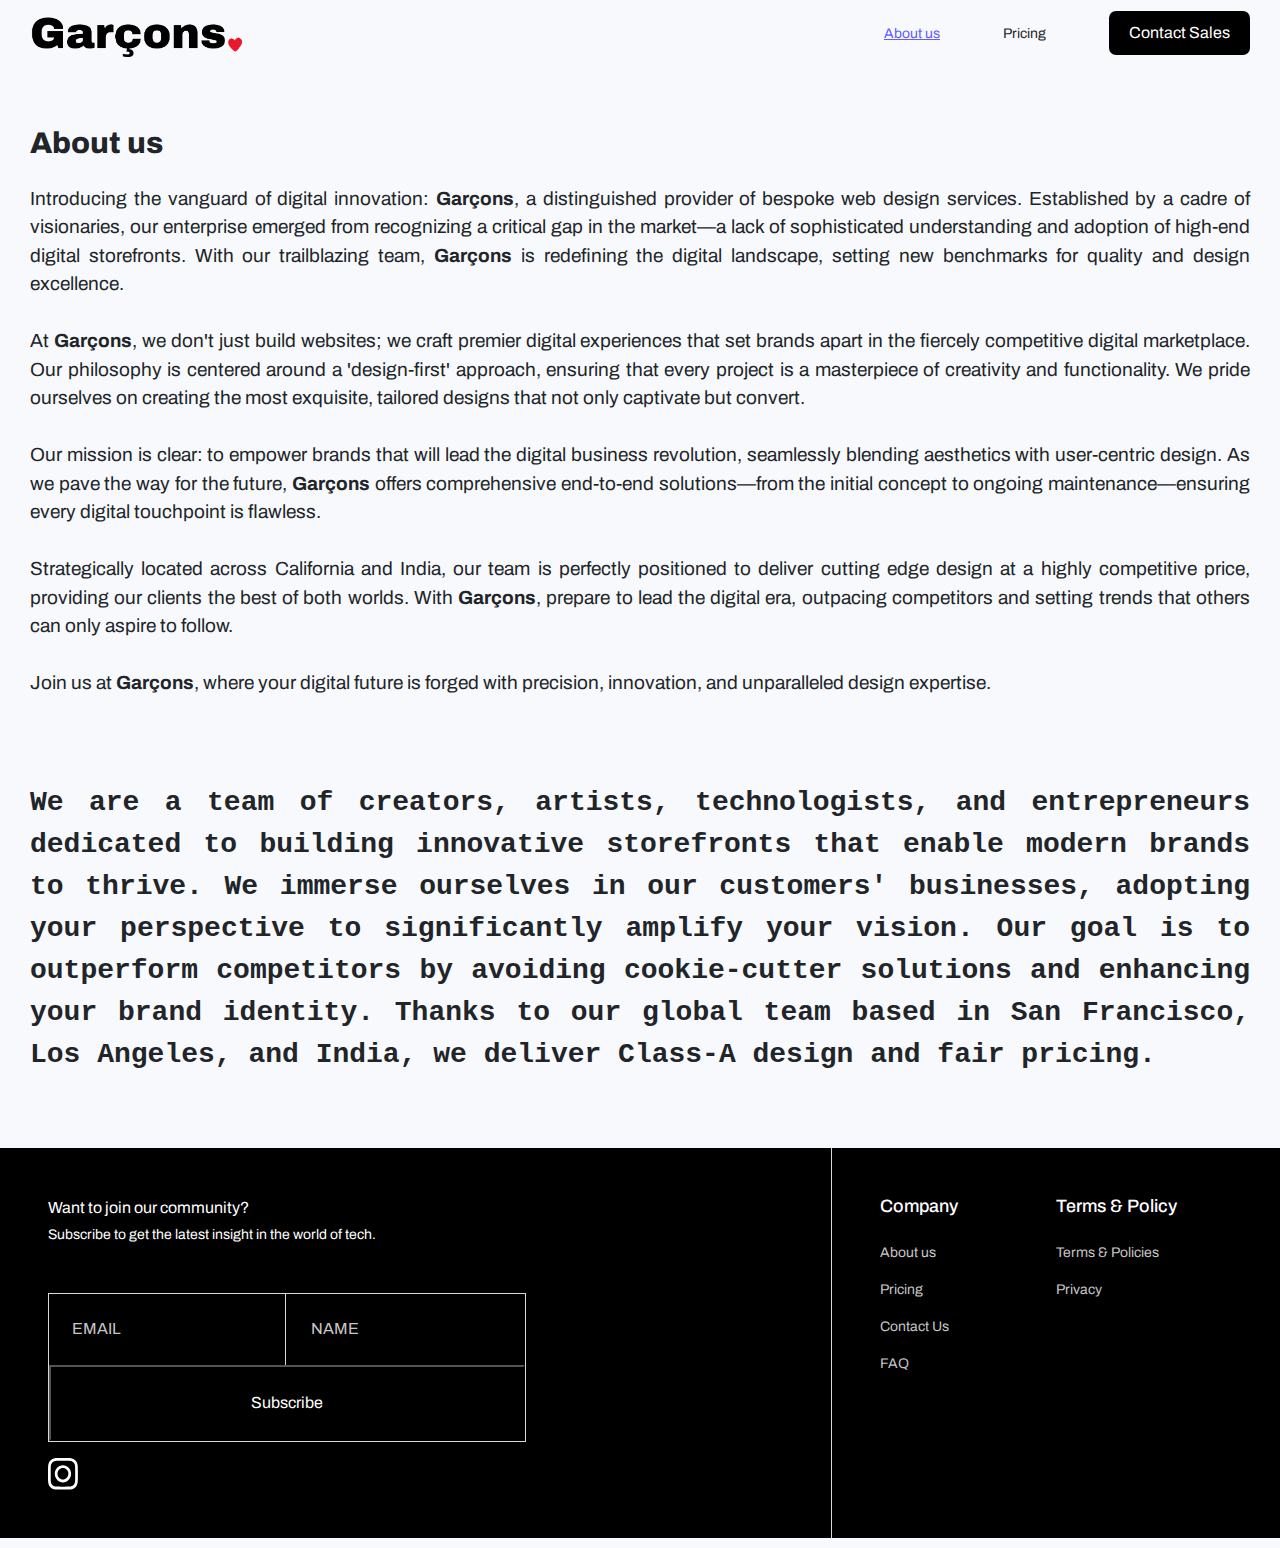
==== commit 247f7bff: "changes" ====
--- a/about-us.html
+++ b/about-us.html
@@ -151,7 +151,7 @@
             storefronts that enable modern brands to thrive. We immerse ourselves in our customers' businesses, adopting
             your perspective to significantly amplify your vision. Our goal is to outperform competitors by avoiding
             cookie-cutter solutions and enhancing your brand identity. Thanks to our global team based in San Francisco,
-            Los Angeles, and India, we deliver Class-A design and highly comparative pricing.
+            Los Angeles, and India, we deliver Class-A design and fair pricing.
         </p>
         <div class="footer-black mt-4">
             <div class="p-5 padding-footer-1">
